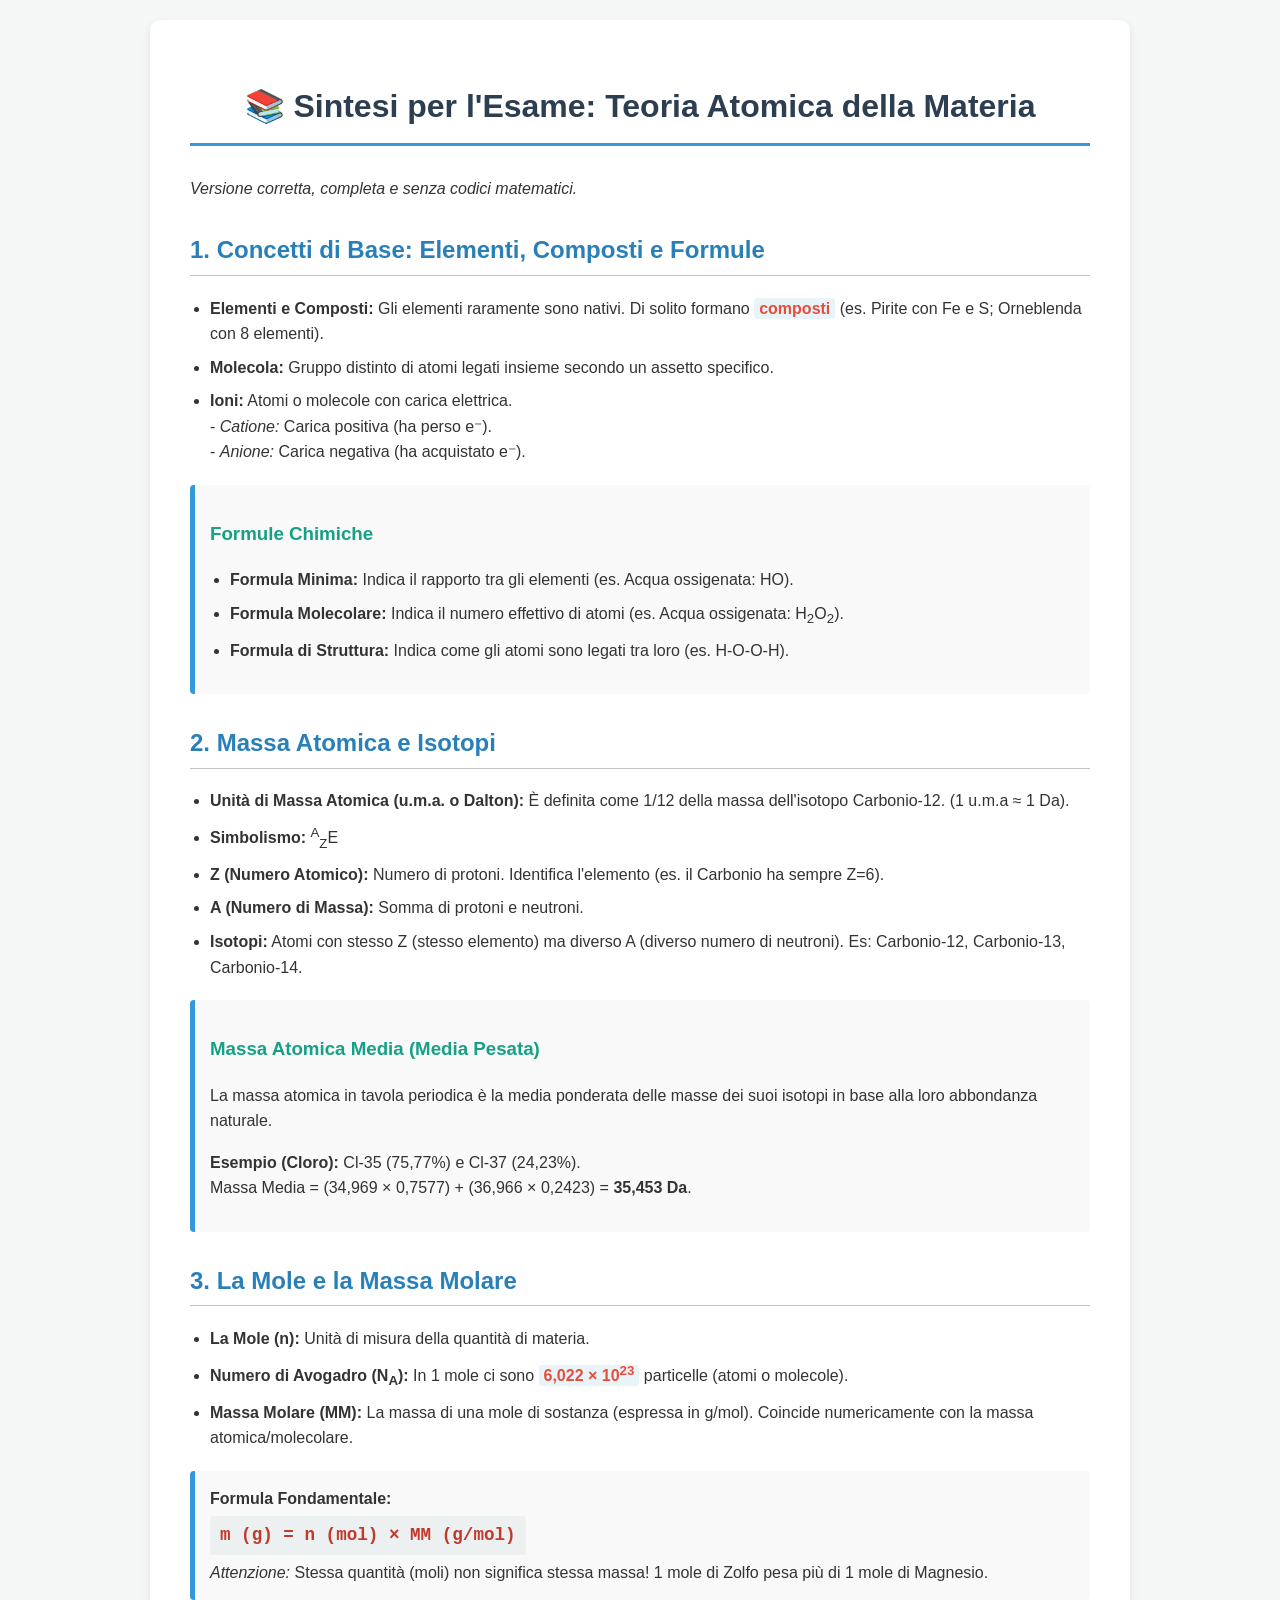
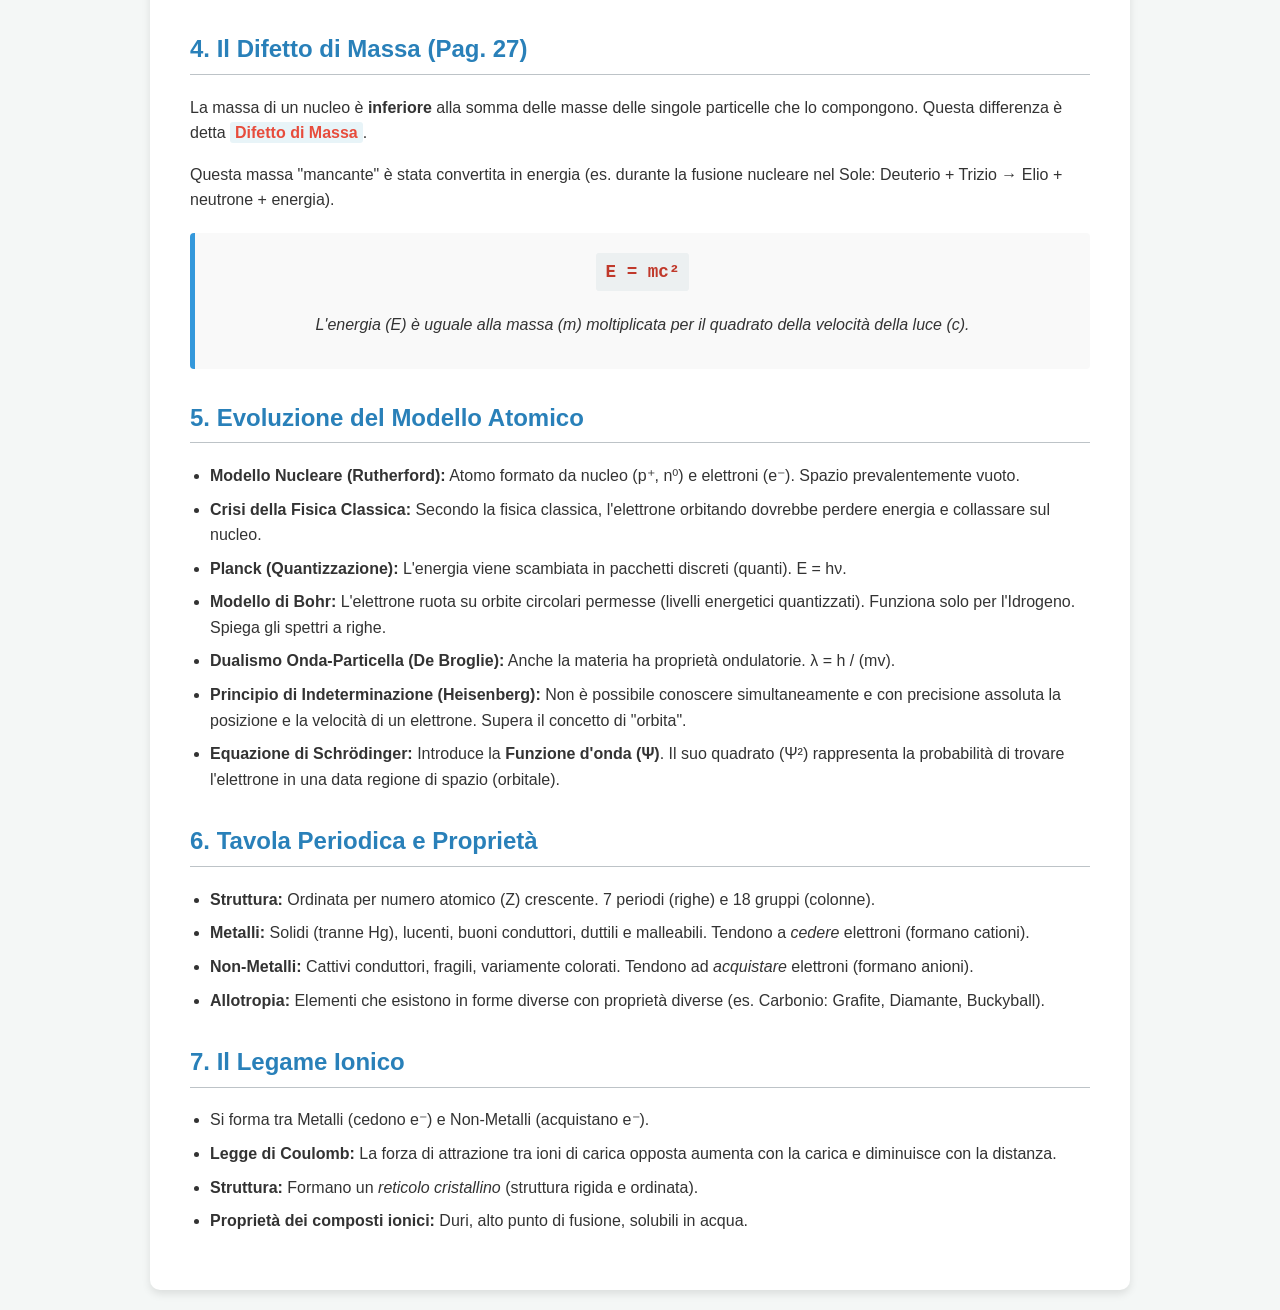
==== folder/ppt2.html @ 37cb4726 "Create ppt2.html" ====
<!DOCTYPE html>
<html lang="it">
<head>
    <meta charset="UTF-8">
    <meta name="viewport" content="width=device-width, initial-scale=1.0">
    <title>Chimica Generale - Teoria Atomica</title>
    <style>
        body {
            font-family: 'Segoe UI', Tahoma, Geneva, Verdana, sans-serif;
            background-color: #f4f7f6;
            color: #333;
            line-height: 1.6;
            margin: 0;
            padding: 20px;
        }
        .container {
            max-width: 900px;
            margin: 0 auto;
            background-color: #ffffff;
            padding: 40px;
            border-radius: 10px;
            box-shadow: 0 4px 8px rgba(0,0,0,0.1);
        }
        h1 {
            color: #2c3e50;
            text-align: center;
            border-bottom: 3px solid #3498db;
            padding-bottom: 10px;
            margin-bottom: 30px;
        }
        h2 {
            color: #2980b9;
            margin-top: 30px;
            border-bottom: 1px solid #bdc3c7;
            padding-bottom: 5px;
        }
        h3 {
            color: #16a085;
        }
        ul {
            padding-left: 20px;
        }
        li {
            margin-bottom: 8px;
        }
        .highlight {
            background-color: #e8f4f8;
            padding: 2px 5px;
            border-radius: 3px;
            font-weight: bold;
            color: #e74c3c;
        }
        .box {
            background-color: #f9f9f9;
            border-left: 5px solid #3498db;
            padding: 15px;
            margin: 20px 0;
            border-radius: 4px;
        }
        .formula {
            font-family: 'Courier New', Courier, monospace;
            font-weight: bold;
            font-size: 1.1em;
            background-color: #ecf0f1;
            padding: 5px 10px;
            border-radius: 3px;
            display: inline-block;
            margin: 5px 0;
            color: #c0392b;
        }
    </style>
</head>
<body>

<div class="container">
    <h1>📚 Sintesi per l'Esame: Teoria Atomica della Materia</h1>
    <p><em>Versione corretta, completa e senza codici matematici.</em></p>

    <h2>1. Concetti di Base: Elementi, Composti e Formule</h2>
    <ul>
        <li><strong>Elementi e Composti:</strong> Gli elementi raramente sono nativi. Di solito formano <span class="highlight">composti</span> (es. Pirite con Fe e S; Orneblenda con 8 elementi).</li>
        <li><strong>Molecola:</strong> Gruppo distinto di atomi legati insieme secondo un assetto specifico.</li>
        <li><strong>Ioni:</strong> Atomi o molecole con carica elettrica. 
            <br>- <em>Catione:</em> Carica positiva (ha perso e⁻).
            <br>- <em>Anione:</em> Carica negativa (ha acquistato e⁻).
        </li>
    </ul>

    <div class="box">
        <h3>Formule Chimiche</h3>
        <ul>
            <li><strong>Formula Minima:</strong> Indica il rapporto tra gli elementi (es. Acqua ossigenata: HO).</li>
            <li><strong>Formula Molecolare:</strong> Indica il numero effettivo di atomi (es. Acqua ossigenata: H<sub>2</sub>O<sub>2</sub>).</li>
            <li><strong>Formula di Struttura:</strong> Indica come gli atomi sono legati tra loro (es. H-O-O-H).</li>
        </ul>
    </div>

    <h2>2. Massa Atomica e Isotopi</h2>
    <ul>
        <li><strong>Unità di Massa Atomica (u.m.a. o Dalton):</strong> È definita come 1/12 della massa dell'isotopo Carbonio-12. (1 u.m.a ≈ 1 Da).</li>
        <li><strong>Simbolismo:</strong> <sup>A</sup><sub>Z</sub>E</li>
        <li><strong>Z (Numero Atomico):</strong> Numero di protoni. Identifica l'elemento (es. il Carbonio ha sempre Z=6).</li>
        <li><strong>A (Numero di Massa):</strong> Somma di protoni e neutroni.</li>
        <li><strong>Isotopi:</strong> Atomi con stesso Z (stesso elemento) ma diverso A (diverso numero di neutroni). Es: Carbonio-12, Carbonio-13, Carbonio-14.</li>
    </ul>

    <div class="box">
        <h3>Massa Atomica Media (Media Pesata)</h3>
        <p>La massa atomica in tavola periodica è la media ponderata delle masse dei suoi isotopi in base alla loro abbondanza naturale.</p>
        <p><strong>Esempio (Cloro):</strong> Cl-35 (75,77%) e Cl-37 (24,23%).<br>
        Massa Media = (34,969 × 0,7577) + (36,966 × 0,2423) = <strong>35,453 Da</strong>.</p>
    </div>

    <h2>3. La Mole e la Massa Molare</h2>
    <ul>
        <li><strong>La Mole (n):</strong> Unità di misura della quantità di materia.</li>
        <li><strong>Numero di Avogadro (N<sub>A</sub>):</strong> In 1 mole ci sono <span class="highlight">6,022 × 10<sup>23</sup></span> particelle (atomi o molecole).</li>
        <li><strong>Massa Molare (MM):</strong> La massa di una mole di sostanza (espressa in g/mol). Coincide numericamente con la massa atomica/molecolare.</li>
    </ul>
    <div class="box">
        <strong>Formula Fondamentale:</strong> <br>
        <div class="formula">m (g) = n (mol) × MM (g/mol)</div><br>
        <em>Attenzione:</em> Stessa quantità (moli) non significa stessa massa! 1 mole di Zolfo pesa più di 1 mole di Magnesio.
    </div>

    <h2>4. Il Difetto di Massa (Pag. 27)</h2>
    <p>La massa di un nucleo è <strong>inferiore</strong> alla somma delle masse delle singole particelle che lo compongono. Questa differenza è detta <span class="highlight">Difetto di Massa</span>.</p>
    <p>Questa massa "mancante" è stata convertita in energia (es. durante la fusione nucleare nel Sole: Deuterio + Trizio → Elio + neutrone + energia).</p>
    <div class="box" style="text-align: center;">
        <div class="formula">E = mc²</div>
        <p><em>L'energia (E) è uguale alla massa (m) moltiplicata per il quadrato della velocità della luce (c).</em></p>
    </div>

    <h2>5. Evoluzione del Modello Atomico</h2>
    <ul>
        <li><strong>Modello Nucleare (Rutherford):</strong> Atomo formato da nucleo (p⁺, n⁰) e elettroni (e⁻). Spazio prevalentemente vuoto.</li>
        <li><strong>Crisi della Fisica Classica:</strong> Secondo la fisica classica, l'elettrone orbitando dovrebbe perdere energia e collassare sul nucleo.</li>
        <li><strong>Planck (Quantizzazione):</strong> L'energia viene scambiata in pacchetti discreti (quanti). E = hν.</li>
        <li><strong>Modello di Bohr:</strong> L'elettrone ruota su orbite circolari permesse (livelli energetici quantizzati). Funziona solo per l'Idrogeno. Spiega gli spettri a righe.</li>
        <li><strong>Dualismo Onda-Particella (De Broglie):</strong> Anche la materia ha proprietà ondulatorie. λ = h / (mv).</li>
        <li><strong>Principio di Indeterminazione (Heisenberg):</strong> Non è possibile conoscere simultaneamente e con precisione assoluta la posizione e la velocità di un elettrone. Supera il concetto di "orbita".</li>
        <li><strong>Equazione di Schrödinger:</strong> Introduce la <strong>Funzione d'onda (Ψ)</strong>. Il suo quadrato (Ψ²) rappresenta la probabilità di trovare l'elettrone in una data regione di spazio (orbitale).</li>
    </ul>

    <h2>6. Tavola Periodica e Proprietà</h2>
    <ul>
        <li><strong>Struttura:</strong> Ordinata per numero atomico (Z) crescente. 7 periodi (righe) e 18 gruppi (colonne).</li>
        <li><strong>Metalli:</strong> Solidi (tranne Hg), lucenti, buoni conduttori, duttili e malleabili. Tendono a <em>cedere</em> elettroni (formano cationi).</li>
        <li><strong>Non-Metalli:</strong> Cattivi conduttori, fragili, variamente colorati. Tendono ad <em>acquistare</em> elettroni (formano anioni).</li>
        <li><strong>Allotropia:</strong> Elementi che esistono in forme diverse con proprietà diverse (es. Carbonio: Grafite, Diamante, Buckyball).</li>
    </ul>

    <h2>7. Il Legame Ionico</h2>
    <ul>
        <li>Si forma tra Metalli (cedono e⁻) e Non-Metalli (acquistano e⁻).</li>
        <li><strong>Legge di Coulomb:</strong> La forza di attrazione tra ioni di carica opposta aumenta con la carica e diminuisce con la distanza.</li>
        <li><strong>Struttura:</strong> Formano un <em>reticolo cristallino</em> (struttura rigida e ordinata).</li>
        <li><strong>Proprietà dei composti ionici:</strong> Duri, alto punto di fusione, solubili in acqua.</li>
    </ul>

</div>

</body>
</html>
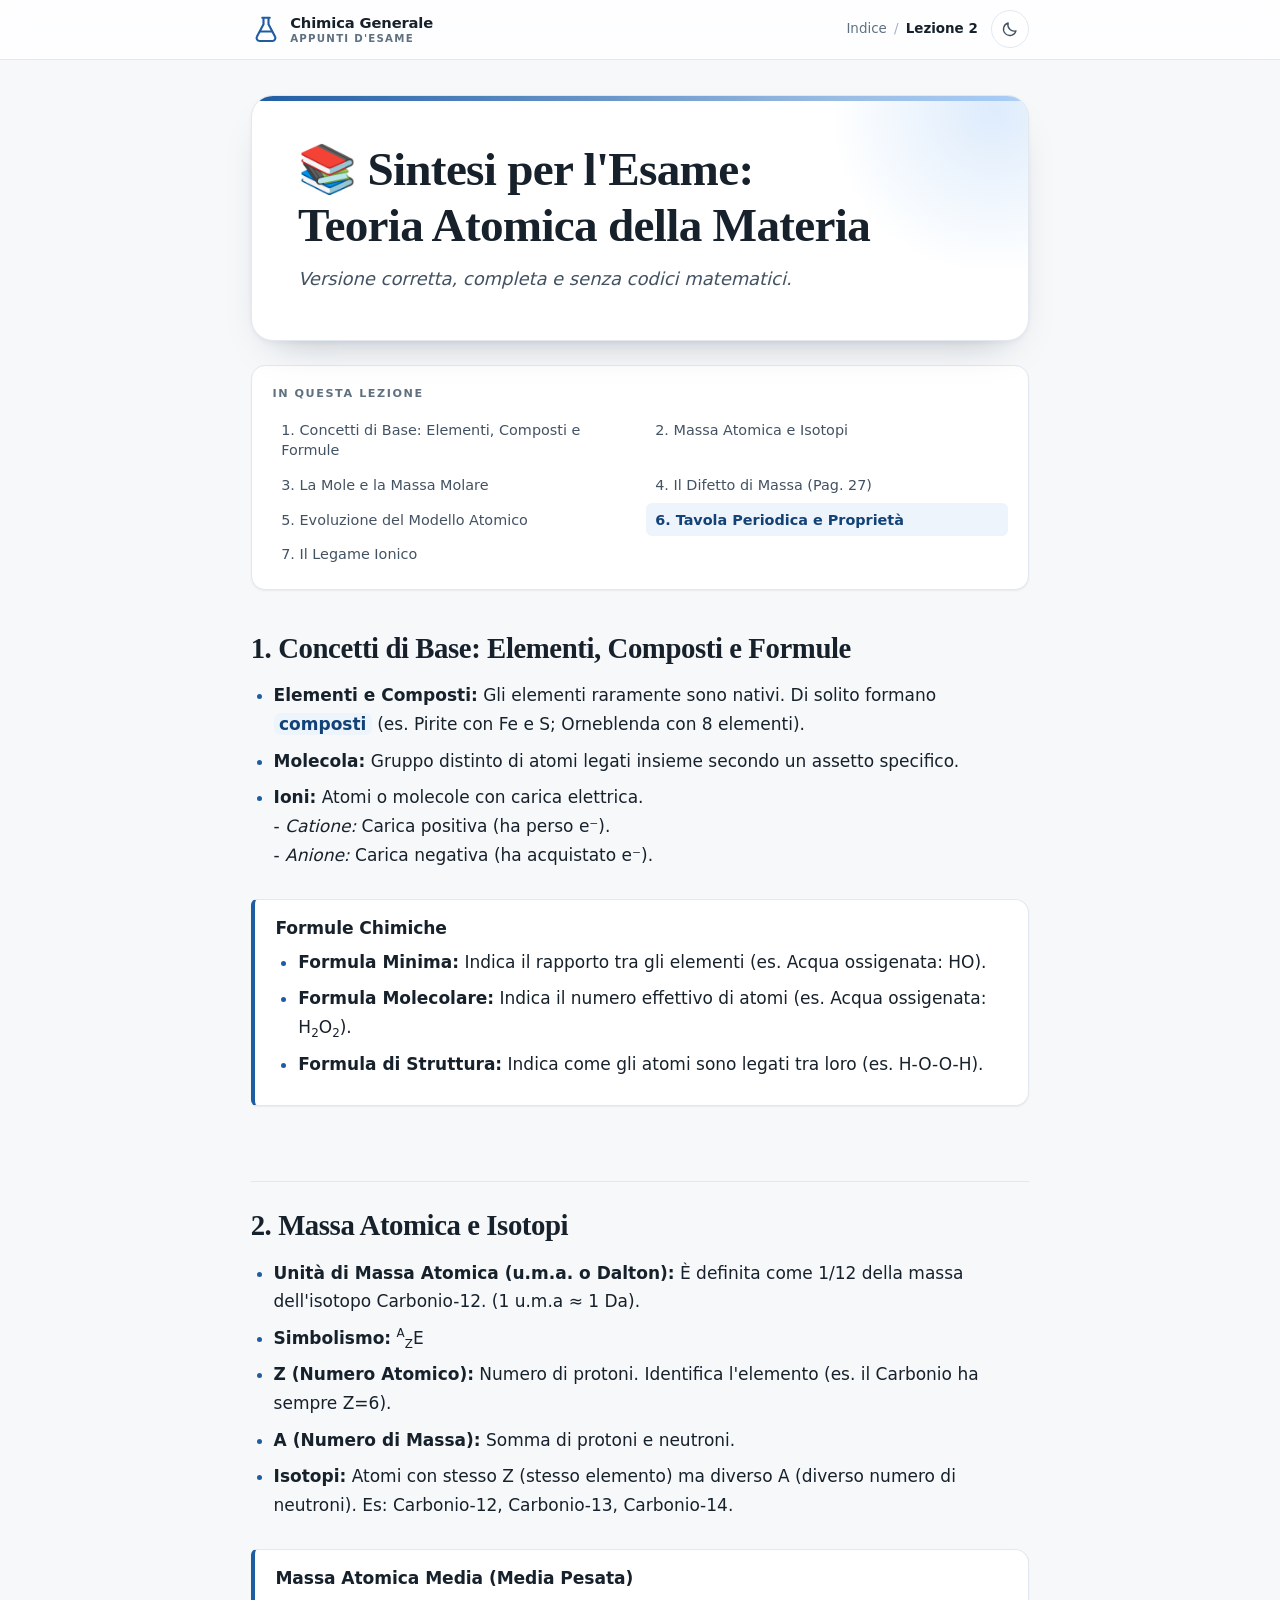
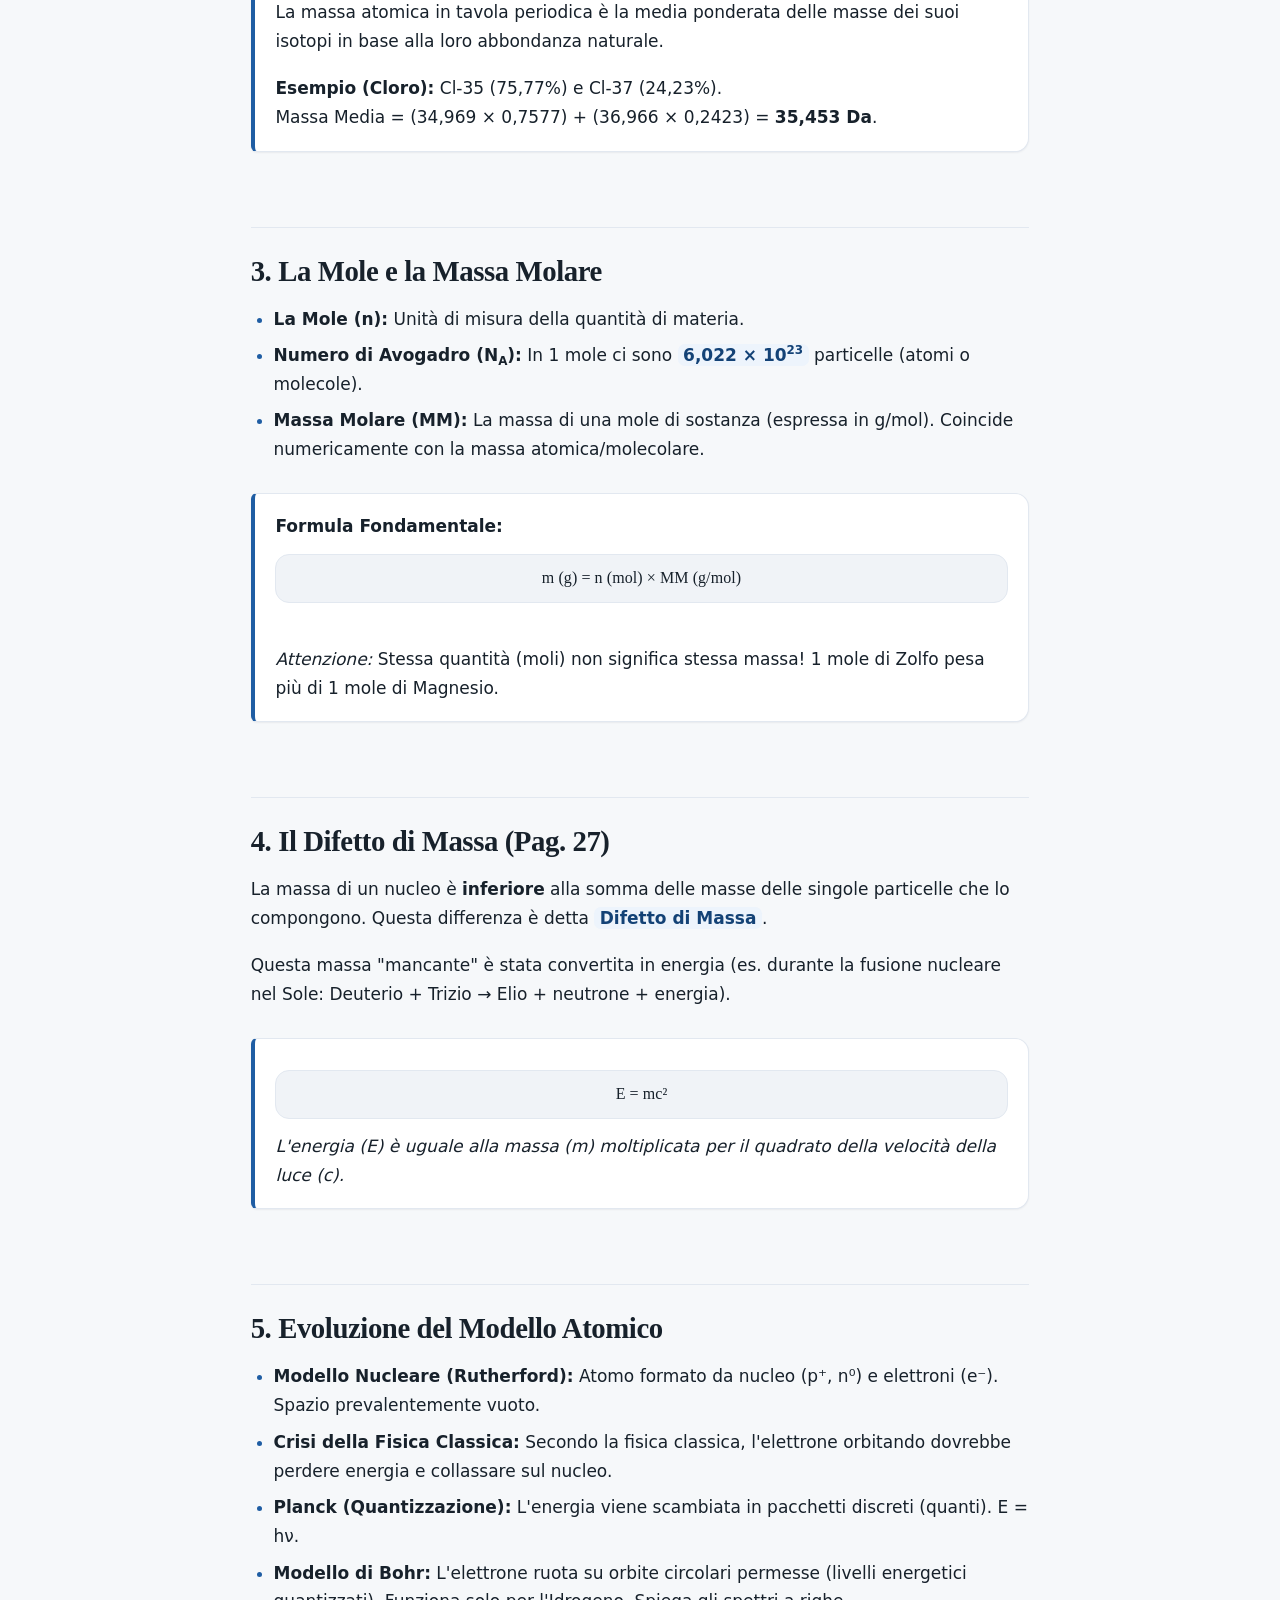
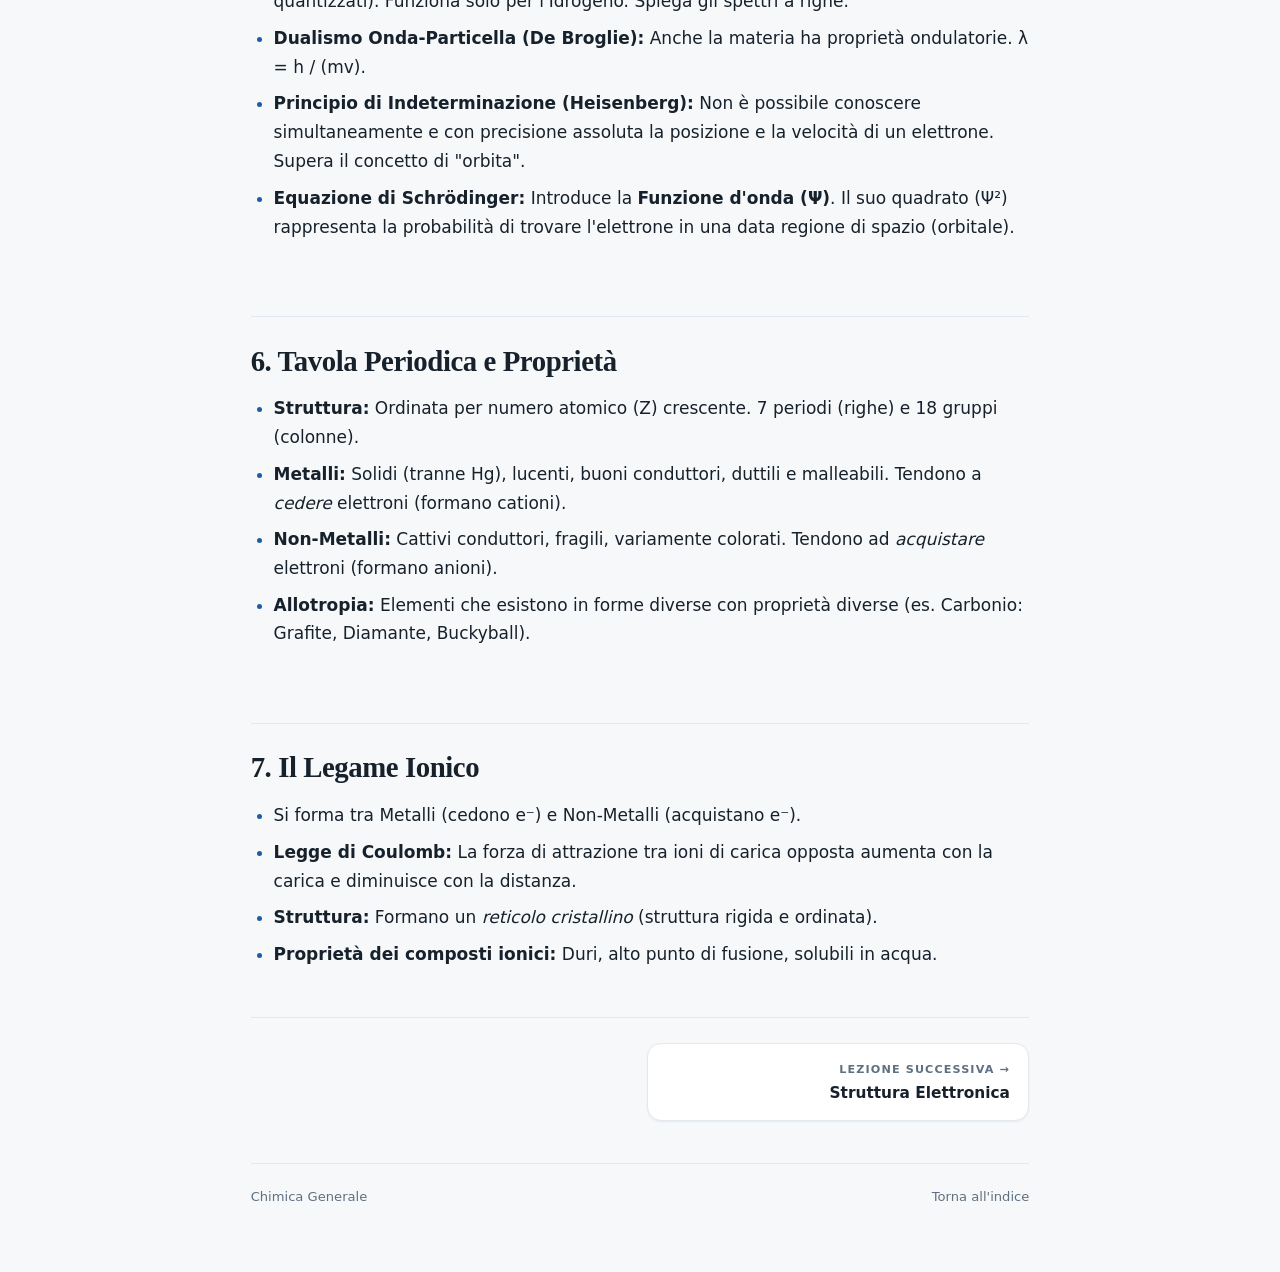
==== commit f8a5131e: "Rinnova l'interfaccia e aggiunge l'eserciziario di nomenclatura" ====
--- a/folder/ppt2.html
+++ b/folder/ppt2.html
@@ -1,84 +1,83 @@
 <!DOCTYPE html>
-<html lang="it">
+<html lang="it" data-hue="blue">
 <head>
-    <meta charset="UTF-8">
-    <meta name="viewport" content="width=device-width, initial-scale=1.0">
-    <title>Chimica Generale - Teoria Atomica</title>
-    <style>
-        body {
-            font-family: 'Segoe UI', Tahoma, Geneva, Verdana, sans-serif;
-            background-color: #f4f7f6;
-            color: #333;
-            line-height: 1.6;
-            margin: 0;
-            padding: 20px;
-        }
-        .container {
-            max-width: 900px;
-            margin: 0 auto;
-            background-color: #ffffff;
-            padding: 40px;
-            border-radius: 10px;
-            box-shadow: 0 4px 8px rgba(0,0,0,0.1);
-        }
-        h1 {
-            color: #2c3e50;
-            text-align: center;
-            border-bottom: 3px solid #3498db;
-            padding-bottom: 10px;
-            margin-bottom: 30px;
-        }
-        h2 {
-            color: #2980b9;
-            margin-top: 30px;
-            border-bottom: 1px solid #bdc3c7;
-            padding-bottom: 5px;
-        }
-        h3 {
-            color: #16a085;
-        }
-        ul {
-            padding-left: 20px;
-        }
-        li {
-            margin-bottom: 8px;
-        }
-        .highlight {
-            background-color: #e8f4f8;
-            padding: 2px 5px;
-            border-radius: 3px;
-            font-weight: bold;
-            color: #e74c3c;
-        }
-        .box {
-            background-color: #f9f9f9;
-            border-left: 5px solid #3498db;
-            padding: 15px;
-            margin: 20px 0;
-            border-radius: 4px;
-        }
-        .formula {
-            font-family: 'Courier New', Courier, monospace;
-            font-weight: bold;
-            font-size: 1.1em;
-            background-color: #ecf0f1;
-            padding: 5px 10px;
-            border-radius: 3px;
-            display: inline-block;
-            margin: 5px 0;
-            color: #c0392b;
-        }
-    </style>
+  <meta charset="UTF-8">
+  <meta name="viewport" content="width=device-width, initial-scale=1.0">
+  <title>Chimica Generale - Teoria Atomica</title>
+  <meta name="theme-color" content="#f6f8fa">
+  <link rel="icon" href="../assets/favicon.svg" type="image/svg+xml">
+  <script>
+    (function () {
+      var savedTheme = null;
+      try {
+        savedTheme = localStorage.getItem("chimica-tema");
+      } catch (error) {
+        savedTheme = null;
+      }
+      var theme = savedTheme || (window.matchMedia("(prefers-color-scheme: dark)").matches ? "dark" : "light");
+      document.documentElement.setAttribute("data-theme", theme);
+    })();
+  </script>
+  <link rel="stylesheet" href="../assets/css/style.css">
 </head>
-<body>
+<body class="lesson">
+  <a class="skip-link" href="#contenuto">Salta al contenuto</a>
 
-<div class="container">
-    <h1>📚 Sintesi per l'Esame: Teoria Atomica della Materia</h1>
-    <p><em>Versione corretta, completa e senza codici matematici.</em></p>
+  <div class="progress" aria-hidden="true">
+    <span class="progress__bar" data-progress></span>
+  </div>
 
-    <h2>1. Concetti di Base: Elementi, Composti e Formule</h2>
+  <header class="topbar">
+    <div class="topbar__inner">
+      <a class="brand" href="../index.html">
+        <svg class="brand__mark" viewBox="0 0 24 24" fill="none" stroke="currentColor" stroke-width="1.7" stroke-linecap="round" stroke-linejoin="round" aria-hidden="true">
+          <path d="M9 3h6M10 3v5.2L4.8 18a2.4 2.4 0 0 0 2.1 3.6h10.2a2.4 2.4 0 0 0 2.1-3.6L14 8.2V3"/>
+          <path d="M7.2 14h9.6"/>
+        </svg>
+        <span class="brand__text">
+          <strong>Chimica Generale</strong>
+          <span>Appunti d'esame</span>
+        </span>
+      </a>
+
+      <nav class="breadcrumb" aria-label="Percorso di navigazione">
+        <a href="../index.html">Indice</a>
+        <span class="breadcrumb__sep" aria-hidden="true">/</span>
+        <span aria-current="page">Lezione 2</span>
+      </nav>
+
+      <button class="theme-toggle" type="button" data-theme-toggle aria-label="Passa al tema scuro" hidden>
+        <svg class="icon icon--moon" viewBox="0 0 24 24" fill="none" stroke="currentColor" stroke-width="1.8" stroke-linecap="round" stroke-linejoin="round" aria-hidden="true">
+          <path d="M20 14.5A8.5 8.5 0 0 1 9.5 4a8.5 8.5 0 1 0 10.5 10.5Z"/>
+        </svg>
+        <svg class="icon icon--sun" viewBox="0 0 24 24" fill="none" stroke="currentColor" stroke-width="1.8" stroke-linecap="round" stroke-linejoin="round" aria-hidden="true">
+          <circle cx="12" cy="12" r="4"/>
+          <path d="M12 2v2M12 20v2M4.9 4.9l1.4 1.4M17.7 17.7l1.4 1.4M2 12h2M20 12h2M4.9 19.1l1.4-1.4M17.7 6.3l1.4-1.4"/>
+        </svg>
+      </button>
+    </div>
+  </header>
+
+  <main id="contenuto" class="page">
+    <article class="article">
+      <header class="hero"><h1>📚 Sintesi per l'Esame: Teoria Atomica della Materia</h1><p class="hero__lede"><em>Versione corretta, completa e senza codici matematici.</em></p></header>
+
+      <nav class="toc" data-toc aria-label="Indice della lezione">
+        <p class="toc__title">In questa lezione</p>
+        <ol class="toc__list">
+          <li><a href="#sez-1">1. Concetti di Base: Elementi, Composti e Formule</a></li>
+          <li><a href="#sez-2">2. Massa Atomica e Isotopi</a></li>
+          <li><a href="#sez-3">3. La Mole e la Massa Molare</a></li>
+          <li><a href="#sez-4">4. Il Difetto di Massa (Pag. 27)</a></li>
+          <li><a href="#sez-5">5. Evoluzione del Modello Atomico</a></li>
+          <li><a href="#sez-6">6. Tavola Periodica e Proprietà</a></li>
+          <li><a href="#sez-7">7. Il Legame Ionico</a></li>
+        </ol>
+      </nav>
+
+      <section id="sez-1"><h2>1. Concetti di Base: Elementi, Composti e Formule</h2>
     <ul>
-        <li><strong>Elementi e Composti:</strong> Gli elementi raramente sono nativi. Di solito formano <span class="highlight">composti</span> (es. Pirite con Fe e S; Orneblenda con 8 elementi).</li>
+        <li><strong>Elementi e Composti:</strong> Gli elementi raramente sono nativi. Di solito formano <mark>composti</mark> (es. Pirite con Fe e S; Orneblenda con 8 elementi).</li>
         <li><strong>Molecola:</strong> Gruppo distinto di atomi legati insieme secondo un assetto specifico.</li>
         <li><strong>Ioni:</strong> Atomi o molecole con carica elettrica. 
             <br>- <em>Catione:</em> Carica positiva (ha perso e⁻).
@@ -86,7 +85,7 @@
         </li>
     </ul>
 
-    <div class="box">
+    <div class="callout">
         <h3>Formule Chimiche</h3>
         <ul>
             <li><strong>Formula Minima:</strong> Indica il rapporto tra gli elementi (es. Acqua ossigenata: HO).</li>
@@ -95,7 +94,7 @@
         </ul>
     </div>
 
-    <h2>2. Massa Atomica e Isotopi</h2>
+    </section><section id="sez-2"><h2>2. Massa Atomica e Isotopi</h2>
     <ul>
         <li><strong>Unità di Massa Atomica (u.m.a. o Dalton):</strong> È definita come 1/12 della massa dell'isotopo Carbonio-12. (1 u.m.a ≈ 1 Da).</li>
         <li><strong>Simbolismo:</strong> <sup>A</sup><sub>Z</sub>E</li>
@@ -104,34 +103,34 @@
         <li><strong>Isotopi:</strong> Atomi con stesso Z (stesso elemento) ma diverso A (diverso numero di neutroni). Es: Carbonio-12, Carbonio-13, Carbonio-14.</li>
     </ul>
 
-    <div class="box">
+    <div class="callout">
         <h3>Massa Atomica Media (Media Pesata)</h3>
         <p>La massa atomica in tavola periodica è la media ponderata delle masse dei suoi isotopi in base alla loro abbondanza naturale.</p>
         <p><strong>Esempio (Cloro):</strong> Cl-35 (75,77%) e Cl-37 (24,23%).<br>
         Massa Media = (34,969 × 0,7577) + (36,966 × 0,2423) = <strong>35,453 Da</strong>.</p>
     </div>
 
-    <h2>3. La Mole e la Massa Molare</h2>
+    </section><section id="sez-3"><h2>3. La Mole e la Massa Molare</h2>
     <ul>
         <li><strong>La Mole (n):</strong> Unità di misura della quantità di materia.</li>
-        <li><strong>Numero di Avogadro (N<sub>A</sub>):</strong> In 1 mole ci sono <span class="highlight">6,022 × 10<sup>23</sup></span> particelle (atomi o molecole).</li>
+        <li><strong>Numero di Avogadro (N<sub>A</sub>):</strong> In 1 mole ci sono <mark>6,022 × 10<sup>23</sup></mark> particelle (atomi o molecole).</li>
         <li><strong>Massa Molare (MM):</strong> La massa di una mole di sostanza (espressa in g/mol). Coincide numericamente con la massa atomica/molecolare.</li>
     </ul>
-    <div class="box">
+    <div class="callout">
         <strong>Formula Fondamentale:</strong> <br>
         <div class="formula">m (g) = n (mol) × MM (g/mol)</div><br>
         <em>Attenzione:</em> Stessa quantità (moli) non significa stessa massa! 1 mole di Zolfo pesa più di 1 mole di Magnesio.
     </div>
 
-    <h2>4. Il Difetto di Massa (Pag. 27)</h2>
-    <p>La massa di un nucleo è <strong>inferiore</strong> alla somma delle masse delle singole particelle che lo compongono. Questa differenza è detta <span class="highlight">Difetto di Massa</span>.</p>
+    </section><section id="sez-4"><h2>4. Il Difetto di Massa (Pag. 27)</h2>
+    <p>La massa di un nucleo è <strong>inferiore</strong> alla somma delle masse delle singole particelle che lo compongono. Questa differenza è detta <mark>Difetto di Massa</mark>.</p>
     <p>Questa massa "mancante" è stata convertita in energia (es. durante la fusione nucleare nel Sole: Deuterio + Trizio → Elio + neutrone + energia).</p>
-    <div class="box" style="text-align: center;">
+    <div class="callout">
         <div class="formula">E = mc²</div>
         <p><em>L'energia (E) è uguale alla massa (m) moltiplicata per il quadrato della velocità della luce (c).</em></p>
     </div>
 
-    <h2>5. Evoluzione del Modello Atomico</h2>
+    </section><section id="sez-5"><h2>5. Evoluzione del Modello Atomico</h2>
     <ul>
         <li><strong>Modello Nucleare (Rutherford):</strong> Atomo formato da nucleo (p⁺, n⁰) e elettroni (e⁻). Spazio prevalentemente vuoto.</li>
         <li><strong>Crisi della Fisica Classica:</strong> Secondo la fisica classica, l'elettrone orbitando dovrebbe perdere energia e collassare sul nucleo.</li>
@@ -142,7 +141,7 @@
         <li><strong>Equazione di Schrödinger:</strong> Introduce la <strong>Funzione d'onda (Ψ)</strong>. Il suo quadrato (Ψ²) rappresenta la probabilità di trovare l'elettrone in una data regione di spazio (orbitale).</li>
     </ul>
 
-    <h2>6. Tavola Periodica e Proprietà</h2>
+    </section><section id="sez-6"><h2>6. Tavola Periodica e Proprietà</h2>
     <ul>
         <li><strong>Struttura:</strong> Ordinata per numero atomico (Z) crescente. 7 periodi (righe) e 18 gruppi (colonne).</li>
         <li><strong>Metalli:</strong> Solidi (tranne Hg), lucenti, buoni conduttori, duttili e malleabili. Tendono a <em>cedere</em> elettroni (formano cationi).</li>
@@ -150,7 +149,7 @@
         <li><strong>Allotropia:</strong> Elementi che esistono in forme diverse con proprietà diverse (es. Carbonio: Grafite, Diamante, Buckyball).</li>
     </ul>
 
-    <h2>7. Il Legame Ionico</h2>
+    </section><section id="sez-7"><h2>7. Il Legame Ionico</h2>
     <ul>
         <li>Si forma tra Metalli (cedono e⁻) e Non-Metalli (acquistano e⁻).</li>
         <li><strong>Legge di Coulomb:</strong> La forza di attrazione tra ioni di carica opposta aumenta con la carica e diminuisce con la distanza.</li>
@@ -158,7 +157,29 @@
         <li><strong>Proprietà dei composti ionici:</strong> Duri, alto punto di fusione, solubili in acqua.</li>
     </ul>
 
-</div>
+</section>
 
+      <nav class="pager" aria-label="Navigazione tra le lezioni">
+        <span class="pager__ghost" aria-hidden="true"></span>
+        <a class="pager__link pager__link--next" href="ppt3.html">
+          <span class="pager__label">Lezione successiva →</span>
+          <span class="pager__title">Struttura Elettronica</span>
+        </a>
+      </nav>
+
+      <footer class="site-footer">
+        <p>Chimica Generale</p>
+        <p><a href="../index.html">Torna all'indice</a></p>
+      </footer>
+    </article>
+  </main>
+
+  <button class="to-top" type="button" data-to-top aria-label="Torna all'inizio della pagina">
+    <svg viewBox="0 0 24 24" fill="none" stroke="currentColor" stroke-width="2" stroke-linecap="round" stroke-linejoin="round" aria-hidden="true">
+      <path d="M12 19V5M5 12l7-7 7 7"/>
+    </svg>
+  </button>
+
+  <script src="../assets/js/ui.js"></script>
 </body>
 </html>
--- a/assets/css/style.css
+++ b/assets/css/style.css
@@ -0,0 +1,1738 @@
+/* ==========================================================================
+   Chimica Generale — foglio di stile condiviso
+   Un unico tema per indice, lezioni ed esercizi.
+   ========================================================================== */
+
+/* --------------------------------------------------------------------------
+   1. Token di design
+   -------------------------------------------------------------------------- */
+
+:root {
+  color-scheme: light;
+
+  /* Il tono cambia da pagina a pagina con [data-hue] su <html>. */
+  --hue: 200;
+
+  --font-sans: ui-sans-serif, system-ui, -apple-system, "Segoe UI", Roboto,
+    "Helvetica Neue", Arial, sans-serif;
+  --font-display: "Iowan Old Style", "Palatino Linotype", Palatino, "Book Antiqua",
+    Georgia, serif;
+  --font-mono: ui-monospace, "SF Mono", "Cascadia Mono", Menlo, Consolas,
+    "Liberation Mono", monospace;
+
+  --bg: #f6f8fa;
+  --bg-tint: hsl(var(--hue) 70% 50% / 0.07);
+  --surface: #ffffff;
+  --surface-2: #f0f3f7;
+  --surface-3: #e8edf3;
+  --ink: #17212b;
+  --ink-soft: #435263;
+  --muted: #5f7080;
+  --line: #e2e8f0;
+  --line-strong: #c8d2dd;
+  --row-alt: #fafbfd;
+
+  --ok: #15803d;
+  --ok-soft: #e9f7ee;
+  --warn: #a16207;
+  --warn-soft: #fdf4e3;
+  --err: #b91c1c;
+  --err-soft: #fdeceb;
+
+  --radius-xs: 6px;
+  --radius-sm: 10px;
+  --radius: 14px;
+  --radius-lg: 22px;
+
+  --shadow-sm: 0 1px 2px rgb(15 23 42 / 0.06);
+  --shadow: 0 2px 4px rgb(15 23 42 / 0.04), 0 18px 40px -24px rgb(15 23 42 / 0.35);
+  --shadow-lift: 0 4px 8px rgb(15 23 42 / 0.05), 0 28px 50px -26px rgb(15 23 42 / 0.4);
+
+  --topbar-bg: rgb(255 255 255 / 0.82);
+  --ring: 0 0 0 3px hsl(var(--hue) 80% 50% / 0.25);
+  --measure: 72ch;
+  --maxw: 1020px;
+  --pad: clamp(1rem, 4vw, 2.5rem);
+  --ease: cubic-bezier(0.22, 0.61, 0.36, 1);
+}
+
+/* Tinte per pagine e schede. I token derivati vengono ricalcolati
+   sull'elemento stesso, così ogni scheda può avere il suo accento. */
+[data-hue="blue"]   { --hue: 212; }
+[data-hue="violet"] { --hue: 266; }
+[data-hue="orange"] { --hue: 24; }
+[data-hue="green"]  { --hue: 152; }
+[data-hue="cyan"]   { --hue: 190; }
+[data-hue="red"]    { --hue: 355; }
+[data-hue="pink"]   { --hue: 330; }
+[data-hue="teal"]   { --hue: 174; }
+
+[data-hue] {
+  --accent: hsl(var(--hue) 68% 38%);
+  --accent-strong: hsl(var(--hue) 72% 27%);
+  --accent-soft: hsl(var(--hue) 72% 96%);
+  --accent-line: hsl(var(--hue) 58% 84%);
+  --accent-contrast: #ffffff;
+  --ring: 0 0 0 3px hsl(var(--hue) 80% 50% / 0.25);
+}
+
+[data-theme="dark"] {
+  color-scheme: dark;
+
+  --bg: #0d1319;
+  --bg-tint: hsl(var(--hue) 80% 60% / 0.12);
+  --surface: #141d25;
+  --surface-2: #1a2530;
+  --surface-3: #22303c;
+  --ink: #e8eef4;
+  --ink-soft: #b9c6d3;
+  --muted: #93a3b5;
+  --line: #25313d;
+  --line-strong: #384858;
+  --row-alt: #16212b;
+
+  --ok: #4ade80;
+  --ok-soft: #12261a;
+  --warn: #fbbf24;
+  --warn-soft: #2a2112;
+  --err: #f87171;
+  --err-soft: #2b1618;
+
+  --shadow-sm: 0 1px 2px rgb(0 0 0 / 0.35);
+  --shadow: 0 2px 4px rgb(0 0 0 / 0.3), 0 24px 48px -30px rgb(0 0 0 / 0.85);
+  --shadow-lift: 0 6px 12px rgb(0 0 0 / 0.35), 0 32px 56px -30px rgb(0 0 0 / 0.9);
+  --topbar-bg: rgb(13 19 25 / 0.82);
+}
+
+[data-theme="dark"][data-hue],
+[data-theme="dark"] [data-hue] {
+  --accent: hsl(var(--hue) 76% 66%);
+  --accent-strong: hsl(var(--hue) 84% 78%);
+  --accent-soft: hsl(var(--hue) 42% 17%);
+  --accent-line: hsl(var(--hue) 32% 32%);
+  --accent-contrast: #08111a;
+  --ring: 0 0 0 3px hsl(var(--hue) 80% 60% / 0.3);
+}
+
+/* --------------------------------------------------------------------------
+   2. Reset e tipografia di base
+   -------------------------------------------------------------------------- */
+
+*,
+*::before,
+*::after {
+  box-sizing: border-box;
+}
+
+[hidden] {
+  display: none !important;
+}
+
+html {
+  -webkit-text-size-adjust: 100%;
+  scroll-behavior: smooth;
+  background: var(--bg);
+}
+
+body {
+  --chrome-w: calc(var(--measure) + var(--pad) * 2);
+  margin: 0;
+  min-height: 100vh;
+  font-family: var(--font-sans);
+  font-size: 1.0625rem;
+  line-height: 1.7;
+  color: var(--ink);
+  background-color: var(--bg);
+  background-image: radial-gradient(
+    1100px 520px at 50% -10%,
+    var(--bg-tint),
+    transparent 65%
+  );
+  background-repeat: no-repeat;
+  -webkit-font-smoothing: antialiased;
+  text-rendering: optimizeLegibility;
+}
+
+h1,
+h2,
+h3,
+h4 {
+  margin: 0 0 0.55em;
+  line-height: 1.18;
+  letter-spacing: -0.015em;
+  text-wrap: balance;
+}
+
+h1 {
+  font-family: var(--font-display);
+  font-size: clamp(2rem, 1.35rem + 2.5vw, 2.95rem);
+  font-weight: 600;
+}
+
+section[id] {
+  scroll-margin-top: 5.5rem;
+}
+
+h2 {
+  margin-top: 2.6em;
+  padding-top: 1.7rem;
+  border-top: 1px solid var(--line);
+  font-family: var(--font-display);
+  font-size: clamp(1.4rem, 1.2rem + 0.9vw, 1.8rem);
+  font-weight: 600;
+  scroll-margin-top: 5.5rem;
+}
+
+h3 {
+  margin-top: 2em;
+  font-size: 1.07rem;
+  font-weight: 700;
+  letter-spacing: -0.005em;
+}
+
+p,
+ul,
+ol,
+dl,
+figure {
+  margin: 0 0 1.1em;
+}
+
+ul,
+ol {
+  padding-left: 1.35em;
+}
+
+li {
+  margin-bottom: 0.45em;
+}
+
+li::marker {
+  color: var(--accent);
+  font-weight: 600;
+}
+
+li > ul,
+li > ol {
+  margin-top: 0.45em;
+  margin-bottom: 0.2em;
+  font-size: 0.97em;
+}
+
+strong {
+  font-weight: 650;
+}
+
+em {
+  color: inherit;
+}
+
+sub,
+sup {
+  line-height: 0;
+  font-size: 0.7em;
+}
+
+a {
+  color: var(--accent-strong);
+  text-decoration-thickness: 0.08em;
+  text-underline-offset: 0.18em;
+  transition: color 0.15s ease;
+}
+
+a:hover {
+  color: var(--accent);
+}
+
+mark {
+  padding: 0.05em 0.32em;
+  border-radius: 0.4em;
+  background: var(--accent-soft);
+  color: var(--accent-strong);
+  font-weight: 600;
+  -webkit-box-decoration-break: clone;
+  box-decoration-break: clone;
+}
+
+:focus-visible {
+  outline: 3px solid var(--accent);
+  outline-offset: 2px;
+  border-radius: 4px;
+}
+
+::selection {
+  background: var(--accent-soft);
+  color: var(--accent-strong);
+}
+
+/* --------------------------------------------------------------------------
+   3. Struttura della pagina
+   -------------------------------------------------------------------------- */
+
+.skip-link {
+  position: absolute;
+  top: -100px;
+  left: 1rem;
+  z-index: 100;
+  padding: 0.7rem 1rem;
+  border-radius: 0 0 var(--radius-sm) var(--radius-sm);
+  background: var(--ink);
+  color: var(--bg);
+  font-size: 0.9rem;
+  font-weight: 600;
+  text-decoration: none;
+}
+
+.skip-link:focus {
+  top: 0;
+  color: var(--bg);
+}
+
+.progress {
+  position: fixed;
+  inset: 0 0 auto;
+  z-index: 60;
+  height: 3px;
+  pointer-events: none;
+}
+
+.progress__bar {
+  display: block;
+  width: 0;
+  height: 100%;
+  background: linear-gradient(
+    90deg,
+    var(--accent),
+    hsl(var(--hue) 82% 62%)
+  );
+  transition: width 0.08s linear;
+}
+
+.topbar {
+  position: sticky;
+  top: 0;
+  z-index: 50;
+  border-bottom: 1px solid var(--line);
+  background: var(--topbar-bg);
+  -webkit-backdrop-filter: blur(14px) saturate(1.4);
+  backdrop-filter: blur(14px) saturate(1.4);
+}
+
+.topbar__inner {
+  display: flex;
+  align-items: center;
+  gap: 0.85rem;
+  width: 100%;
+  max-width: var(--chrome-w);
+  margin: 0 auto;
+  padding: 0.65rem var(--pad);
+}
+
+.brand {
+  display: inline-flex;
+  align-items: center;
+  gap: 0.6rem;
+  color: var(--ink);
+  text-decoration: none;
+}
+
+.brand:hover {
+  color: var(--ink);
+}
+
+.brand__mark {
+  flex: none;
+  width: 30px;
+  height: 30px;
+  color: var(--accent);
+}
+
+.brand__text {
+  display: flex;
+  flex-direction: column;
+  line-height: 1.08;
+}
+
+.brand__text strong {
+  font-size: 0.92rem;
+  letter-spacing: -0.01em;
+}
+
+.brand__text span {
+  margin-top: 0.15rem;
+  color: var(--muted);
+  font-size: 0.64rem;
+  font-weight: 600;
+  letter-spacing: 0.12em;
+  text-transform: uppercase;
+}
+
+.breadcrumb {
+  display: flex;
+  align-items: center;
+  gap: 0.45rem;
+  margin-left: auto;
+  color: var(--muted);
+  font-size: 0.84rem;
+}
+
+.breadcrumb a {
+  color: var(--muted);
+  text-decoration: none;
+}
+
+.breadcrumb a:hover {
+  color: var(--accent-strong);
+}
+
+.breadcrumb__sep {
+  opacity: 0.55;
+}
+
+.breadcrumb [aria-current="page"] {
+  color: var(--ink);
+  font-weight: 600;
+}
+
+.theme-toggle {
+  display: grid;
+  flex: none;
+  place-items: center;
+  width: 38px;
+  height: 38px;
+  padding: 0;
+  border: 1px solid var(--line);
+  border-radius: 50%;
+  background: var(--surface);
+  color: var(--ink-soft);
+  cursor: pointer;
+  transition: color 0.15s ease, border-color 0.15s ease,
+    background-color 0.15s ease;
+}
+
+.theme-toggle:hover {
+  border-color: var(--accent-line);
+  background: var(--accent-soft);
+  color: var(--accent-strong);
+}
+
+.theme-toggle .icon {
+  width: 18px;
+  height: 18px;
+}
+
+.theme-toggle .icon--sun {
+  display: none;
+}
+
+[data-theme="dark"] .theme-toggle .icon--sun {
+  display: block;
+}
+
+[data-theme="dark"] .theme-toggle .icon--moon {
+  display: none;
+}
+
+.page {
+  width: 100%;
+  max-width: calc(var(--maxw) + var(--pad) * 2);
+  margin: 0 auto;
+  padding: 2.2rem var(--pad) 4rem;
+}
+
+.article {
+  max-width: var(--measure);
+  margin: 0 auto;
+}
+
+.article > h2:first-of-type,
+.article > section:first-of-type > h2 {
+  margin-top: 1.4rem;
+  padding-top: 0;
+  border-top: 0;
+}
+
+/* --------------------------------------------------------------------------
+   4. Hero e indice della lezione
+   -------------------------------------------------------------------------- */
+
+.hero {
+  position: relative;
+  margin-bottom: 1.5rem;
+  padding: clamp(1.6rem, 4vw, 2.9rem);
+  overflow: hidden;
+  border: 1px solid var(--line);
+  border-radius: var(--radius-lg);
+  background: var(--surface);
+  box-shadow: var(--shadow);
+}
+
+.hero::before {
+  content: "";
+  position: absolute;
+  inset: 0 0 auto;
+  height: 5px;
+  background: linear-gradient(
+    90deg,
+    var(--accent),
+    hsl(var(--hue) 82% 62% / 0.35)
+  );
+}
+
+.hero::after {
+  content: "";
+  position: absolute;
+  top: -150px;
+  right: -130px;
+  width: 330px;
+  height: 330px;
+  border-radius: 50%;
+  background: radial-gradient(
+    circle,
+    hsl(var(--hue) 82% 55% / 0.16),
+    transparent 70%
+  );
+  pointer-events: none;
+}
+
+.hero > * {
+  position: relative;
+  z-index: 1;
+}
+
+.hero__kicker {
+  display: inline-flex;
+  align-items: center;
+  gap: 0.6rem;
+  margin: 0 0 1rem;
+  color: var(--accent-strong);
+  font-size: 0.76rem;
+  font-weight: 700;
+  letter-spacing: 0.13em;
+  text-transform: uppercase;
+}
+
+.hero__kicker::before {
+  content: "";
+  width: 26px;
+  height: 2px;
+  background: currentColor;
+}
+
+.hero h1 {
+  max-width: 26ch;
+  margin-bottom: 0.65rem;
+}
+
+.hero__lede {
+  max-width: 60ch;
+  margin-bottom: 0;
+  color: var(--ink-soft);
+  font-size: clamp(1rem, 0.95rem + 0.3vw, 1.12rem);
+  line-height: 1.65;
+}
+
+.chips {
+  display: flex;
+  flex-wrap: wrap;
+  gap: 0.45rem;
+  margin: 1.25rem 0 0;
+  padding: 0;
+  list-style: none;
+}
+
+.chips li {
+  display: inline-flex;
+  align-items: center;
+  gap: 0.42rem;
+  margin: 0;
+  padding: 0.3rem 0.68rem;
+  border: 1px solid var(--line);
+  border-radius: 999px;
+  background: var(--surface-2);
+  color: var(--ink-soft);
+  font-size: 0.76rem;
+  font-weight: 600;
+}
+
+.chips li::before {
+  content: "";
+  width: 6px;
+  height: 6px;
+  border-radius: 50%;
+  background: var(--accent);
+}
+
+.hero__actions {
+  display: flex;
+  flex-wrap: wrap;
+  gap: 0.6rem;
+  margin-top: 1.5rem;
+}
+
+/* Indice della lezione */
+.toc {
+  margin: 0 0 2.6rem;
+  padding: 1.15rem 1.3rem;
+  border: 1px solid var(--line);
+  border-radius: var(--radius);
+  background: var(--surface);
+  box-shadow: var(--shadow-sm);
+}
+
+.toc__title {
+  margin: 0 0 0.65rem;
+  color: var(--muted);
+  font-size: 0.7rem;
+  font-weight: 700;
+  letter-spacing: 0.14em;
+  text-transform: uppercase;
+}
+
+.toc__list {
+  display: grid;
+  grid-template-columns: repeat(auto-fit, minmax(240px, 1fr));
+  gap: 0.1rem 0.8rem;
+  margin: 0;
+  padding: 0;
+  list-style: none;
+}
+
+.toc__list li {
+  margin: 0;
+}
+
+.toc__list a {
+  display: block;
+  padding: 0.4rem 0.55rem;
+  border-radius: var(--radius-xs);
+  color: var(--ink-soft);
+  font-size: 0.9rem;
+  line-height: 1.4;
+  text-decoration: none;
+  transition: background-color 0.15s ease, color 0.15s ease;
+}
+
+.toc__list a:hover {
+  background: var(--accent-soft);
+  color: var(--accent-strong);
+}
+
+.toc__list a.is-active {
+  background: var(--accent-soft);
+  color: var(--accent-strong);
+  font-weight: 600;
+}
+
+/* --------------------------------------------------------------------------
+   5. Componenti dei contenuti
+   -------------------------------------------------------------------------- */
+
+.callout {
+  --callout-accent: var(--accent);
+  --callout-bg: var(--surface);
+  position: relative;
+  margin: 1.8rem 0;
+  padding: 1.15rem 1.3rem;
+  border: 1px solid var(--line);
+  border-left: 4px solid var(--callout-accent);
+  border-radius: var(--radius-xs) var(--radius) var(--radius) var(--radius-xs);
+  background: var(--callout-bg);
+  box-shadow: var(--shadow-sm);
+}
+
+.callout--warn {
+  --callout-accent: var(--err);
+  --callout-bg: var(--err-soft);
+}
+
+.callout--tip {
+  --callout-accent: var(--ok);
+  --callout-bg: var(--ok-soft);
+}
+
+.callout--note {
+  --callout-accent: var(--muted);
+  --callout-bg: var(--surface-2);
+}
+
+.callout__label {
+  display: flex;
+  align-items: center;
+  gap: 0.45rem;
+  margin: 0 0 0.55rem;
+  color: var(--callout-accent);
+  font-size: 0.7rem;
+  font-weight: 800;
+  letter-spacing: 0.13em;
+  text-transform: uppercase;
+}
+
+.callout__label::before {
+  content: "";
+  width: 7px;
+  height: 7px;
+  border-radius: 50%;
+  background: currentColor;
+}
+
+.callout > :last-child {
+  margin-bottom: 0;
+}
+
+.callout h3 {
+  margin-top: 0;
+}
+
+.formula {
+  margin: 1.4rem 0;
+  padding: 1.05rem 1.25rem;
+  border: 1px solid var(--line);
+  border-radius: var(--radius);
+  background: var(--surface);
+  color: var(--ink);
+  font-family: var(--font-display);
+  font-size: clamp(1.02rem, 0.95rem + 0.45vw, 1.22rem);
+  line-height: 1.55;
+  letter-spacing: 0.005em;
+  text-align: center;
+  box-shadow: var(--shadow-sm);
+}
+
+.formula p {
+  margin: 0;
+}
+
+.formula p + p {
+  margin-top: 0.5rem;
+}
+
+.formula--accent {
+  border-color: var(--accent-line);
+  background: linear-gradient(135deg, var(--accent-soft), var(--surface) 78%);
+  color: var(--accent-strong);
+  font-size: clamp(1.18rem, 1.05rem + 0.7vw, 1.45rem);
+  font-weight: 600;
+}
+
+.formula__caption {
+  margin: -0.75rem 0 1.5rem;
+  color: var(--muted);
+  font-size: 0.85rem;
+  text-align: center;
+}
+
+.formula--hero {
+  border-color: var(--accent-line);
+  background: linear-gradient(135deg, var(--accent-soft), var(--surface) 78%);
+  color: var(--accent-strong);
+  font-size: clamp(1.3rem, 1.1rem + 1vw, 1.65rem);
+  font-weight: 600;
+}
+
+.callout .formula {
+  margin: 0.8rem 0;
+  padding: 0.7rem 0.9rem;
+  border-color: var(--line);
+  background: var(--surface-2);
+  box-shadow: none;
+  font-size: 1rem;
+}
+
+.table-box {
+  margin: 1.6rem 0;
+}
+
+.table-box > strong {
+  display: block;
+  margin-bottom: 0.55rem;
+  color: var(--ink-soft);
+  font-size: 0.85rem;
+}
+
+.table-box .table-wrap {
+  margin: 0;
+}
+
+/* Notazione nucleare A/Z/E */
+.nuclide {
+  display: inline-grid;
+  grid-template-columns: auto auto;
+  grid-template-rows: auto auto;
+  align-items: center;
+  column-gap: 0.12em;
+  vertical-align: middle;
+  font-family: var(--font-display);
+  line-height: 1;
+}
+
+.nuclide__a {
+  grid-row: 1;
+  grid-column: 1;
+  align-self: end;
+  font-size: 0.68em;
+}
+
+.nuclide__z {
+  grid-row: 2;
+  grid-column: 1;
+  align-self: start;
+  font-size: 0.68em;
+}
+
+.nuclide__e {
+  grid-row: 1 / span 2;
+  grid-column: 2;
+  align-self: center;
+  font-size: 1.15em;
+}
+
+/* Elenco cronologico */
+.timeline {
+  position: relative;
+  margin: 1.5rem 0;
+  padding: 0;
+  list-style: none;
+}
+
+.timeline::before {
+  content: "";
+  position: absolute;
+  top: 0.5rem;
+  bottom: 0.5rem;
+  left: 7px;
+  width: 2px;
+  background: linear-gradient(var(--accent-line), transparent);
+}
+
+.timeline li {
+  position: relative;
+  margin-bottom: 1rem;
+  padding-left: 2rem;
+}
+
+.timeline li::before {
+  content: "";
+  position: absolute;
+  top: 0.5rem;
+  left: 0;
+  width: 14px;
+  height: 14px;
+  border: 2px solid var(--accent);
+  border-radius: 50%;
+  background: var(--surface);
+}
+
+.timeline li::marker {
+  content: none;
+}
+
+/* Tabelle */
+.table-wrap {
+  margin: 1.6rem 0;
+  overflow-x: auto;
+  border: 1px solid var(--line);
+  border-radius: var(--radius);
+  background: var(--surface);
+  box-shadow: var(--shadow-sm);
+  -webkit-overflow-scrolling: touch;
+}
+
+table {
+  width: 100%;
+  border-collapse: collapse;
+  font-size: 0.93rem;
+  line-height: 1.5;
+}
+
+caption {
+  padding: 0.9rem 1rem 0.15rem;
+  color: var(--muted);
+  font-size: 0.78rem;
+  font-weight: 600;
+  letter-spacing: 0.02em;
+  text-align: left;
+}
+
+th,
+td {
+  padding: 0.62rem 0.9rem;
+  border-bottom: 1px solid var(--line);
+  text-align: left;
+  vertical-align: top;
+}
+
+thead th {
+  background: var(--surface-2);
+  color: var(--ink-soft);
+  font-size: 0.72rem;
+  font-weight: 700;
+  letter-spacing: 0.06em;
+  text-transform: uppercase;
+  white-space: nowrap;
+}
+
+thead th:not(:first-child),
+tbody td:not(:first-child) {
+  text-align: center;
+}
+
+tbody tr:nth-child(even) {
+  background: var(--row-alt);
+}
+
+tbody tr:hover {
+  background: var(--accent-soft);
+}
+
+tbody tr:last-child td {
+  border-bottom: 0;
+}
+
+/* Schede degli andamenti periodici */
+.trend-grid {
+  display: grid;
+  grid-template-columns: repeat(auto-fit, minmax(200px, 1fr));
+  gap: 0.9rem;
+  margin: 1.6rem 0;
+}
+
+.trend-card {
+  padding: 1.1rem 1.15rem;
+  border: 1px solid var(--line);
+  border-radius: var(--radius);
+  background: var(--surface);
+  box-shadow: var(--shadow-sm);
+}
+
+.trend-card h3 {
+  display: flex;
+  align-items: center;
+  gap: 0.5rem;
+  margin: 0 0 0.65rem;
+  font-size: 0.92rem;
+}
+
+.trend-card h3::before {
+  content: "";
+  flex: none;
+  width: 8px;
+  height: 8px;
+  border-radius: 2px;
+  background: var(--accent);
+  transform: rotate(45deg);
+}
+
+.trend-card p {
+  margin: 0 0 0.35rem;
+  color: var(--ink-soft);
+  font-size: 0.88rem;
+  line-height: 1.55;
+}
+
+.trend-card p:last-child {
+  margin-bottom: 0;
+}
+
+.arrow {
+  font-weight: 700;
+}
+
+.arrow--up {
+  color: var(--ok);
+}
+
+.arrow--down {
+  color: var(--err);
+}
+
+/* Ripasso finale */
+.recap {
+  margin: 3rem 0 0;
+  padding: 1.4rem 1.5rem;
+  border: 1px solid var(--accent-line);
+  border-radius: var(--radius);
+  background: linear-gradient(135deg, var(--accent-soft), var(--surface) 65%);
+}
+
+.recap__title {
+  margin: 0 0 0.8rem;
+  color: var(--accent-strong);
+  font-size: 0.74rem;
+  font-weight: 800;
+  letter-spacing: 0.14em;
+  text-transform: uppercase;
+}
+
+.recap ul {
+  margin: 0;
+  padding-left: 1.15rem;
+}
+
+.recap li {
+  margin-bottom: 0.4rem;
+  font-size: 0.95rem;
+}
+
+.recap li:last-child {
+  margin-bottom: 0;
+}
+
+/* --------------------------------------------------------------------------
+   6. Navigazione tra le pagine
+   -------------------------------------------------------------------------- */
+
+.pager {
+  display: grid;
+  grid-template-columns: 1fr 1fr;
+  gap: 0.9rem;
+  margin: 3rem 0 0;
+  padding-top: 1.6rem;
+  border-top: 1px solid var(--line);
+}
+
+.pager__ghost {
+  display: block;
+}
+
+.pager__link {
+  display: flex;
+  flex-direction: column;
+  gap: 0.25rem;
+  padding: 1rem 1.15rem;
+  border: 1px solid var(--line);
+  border-radius: var(--radius);
+  background: var(--surface);
+  color: var(--ink);
+  text-decoration: none;
+  box-shadow: var(--shadow-sm);
+  transition: transform 0.2s var(--ease), border-color 0.2s ease,
+    background-color 0.2s ease, box-shadow 0.2s ease;
+}
+
+.pager__link:hover {
+  transform: translateY(-2px);
+  border-color: var(--accent-line);
+  background: var(--accent-soft);
+  color: var(--ink);
+  box-shadow: var(--shadow);
+}
+
+.pager__link--next {
+  align-items: flex-end;
+  text-align: right;
+}
+
+.pager__label {
+  color: var(--muted);
+  font-size: 0.7rem;
+  font-weight: 700;
+  letter-spacing: 0.1em;
+  text-transform: uppercase;
+}
+
+.pager__title {
+  font-size: 0.96rem;
+  font-weight: 650;
+  line-height: 1.35;
+}
+
+.site-footer {
+  display: flex;
+  flex-wrap: wrap;
+  gap: 0.5rem 1.2rem;
+  justify-content: space-between;
+  margin-top: 2.6rem;
+  padding-top: 1.4rem;
+  border-top: 1px solid var(--line);
+  color: var(--muted);
+  font-size: 0.82rem;
+}
+
+.site-footer p {
+  margin: 0;
+}
+
+.site-footer a {
+  color: var(--muted);
+  text-decoration: none;
+}
+
+.site-footer a:hover {
+  color: var(--accent-strong);
+}
+
+.to-top {
+  position: fixed;
+  right: 1.15rem;
+  bottom: 1.15rem;
+  z-index: 40;
+  display: grid;
+  place-items: center;
+  width: 42px;
+  height: 42px;
+  padding: 0;
+  border: 1px solid var(--line);
+  border-radius: 50%;
+  background: var(--surface);
+  color: var(--ink-soft);
+  box-shadow: var(--shadow);
+  cursor: pointer;
+  opacity: 0;
+  visibility: hidden;
+  transform: translateY(8px);
+  transition: opacity 0.2s ease, transform 0.2s ease, visibility 0.2s;
+}
+
+.to-top.is-visible {
+  opacity: 1;
+  visibility: visible;
+  transform: none;
+}
+
+.to-top:hover {
+  border-color: var(--accent-line);
+  background: var(--accent-soft);
+  color: var(--accent-strong);
+}
+
+body.exercise-page .to-top {
+  bottom: 5.4rem;
+}
+
+.to-top svg {
+  width: 18px;
+  height: 18px;
+}
+
+/* --------------------------------------------------------------------------
+   7. Pulsanti
+   -------------------------------------------------------------------------- */
+
+.btn {
+  display: inline-flex;
+  align-items: center;
+  justify-content: center;
+  gap: 0.45rem;
+  padding: 0.62rem 1.1rem;
+  border: 1px solid transparent;
+  border-radius: 999px;
+  font: inherit;
+  font-size: 0.88rem;
+  font-weight: 650;
+  line-height: 1.3;
+  text-align: center;
+  text-decoration: none;
+  white-space: nowrap;
+  cursor: pointer;
+  transition: background-color 0.15s ease, color 0.15s ease,
+    border-color 0.15s ease, transform 0.1s ease;
+}
+
+.btn:active {
+  transform: scale(0.985);
+}
+
+.btn--primary {
+  background: var(--accent);
+  color: var(--accent-contrast);
+  box-shadow: 0 8px 20px -12px hsl(var(--hue) 70% 40% / 0.8);
+}
+
+.btn--primary:hover {
+  background: var(--accent-strong);
+  color: var(--accent-contrast);
+}
+
+.btn--ghost {
+  border-color: var(--line-strong);
+  background: var(--surface);
+  color: var(--ink);
+}
+
+.btn--ghost:hover {
+  border-color: var(--accent-line);
+  background: var(--accent-soft);
+  color: var(--accent-strong);
+}
+
+.btn--quiet {
+  background: transparent;
+  color: var(--muted);
+}
+
+.btn--quiet:hover {
+  color: var(--err);
+}
+
+/* --------------------------------------------------------------------------
+   8. Pagina indice
+   -------------------------------------------------------------------------- */
+
+.page--home {
+  max-width: calc(1160px + var(--pad) * 2);
+}
+
+body.home {
+  --chrome-w: calc(1160px + var(--pad) * 2);
+}
+
+body.exercise-page {
+  --chrome-w: calc(900px + var(--pad) * 2);
+}
+
+.home-hero {
+  padding: clamp(2rem, 5vw, 3.7rem);
+}
+
+.home-hero h1 {
+  max-width: 15ch;
+  font-size: clamp(2.4rem, 1.65rem + 3.4vw, 3.9rem);
+}
+
+.home-hero .hero__lede {
+  max-width: 52ch;
+}
+
+.hero__art {
+  position: absolute;
+  top: 50%;
+  right: clamp(1rem, 5vw, 4rem);
+  z-index: 0;
+  width: min(300px, 30vw);
+  color: var(--accent);
+  opacity: 0.16;
+  transform: translateY(-50%);
+  pointer-events: none;
+}
+
+@media (max-width: 900px) {
+  .hero__art {
+    display: none;
+  }
+
+  .home-hero h1 {
+    max-width: 18ch;
+  }
+}
+
+.section-head {
+  display: flex;
+  flex-wrap: wrap;
+  align-items: baseline;
+  justify-content: space-between;
+  gap: 0.3rem 1rem;
+  margin: 3rem 0 0;
+  padding-bottom: 0.65rem;
+  border-bottom: 1px solid var(--line);
+}
+
+.section-head h2 {
+  margin: 0;
+  padding: 0;
+  border: 0;
+  font-family: var(--font-sans);
+  font-size: 1.2rem;
+  font-weight: 700;
+  letter-spacing: -0.01em;
+}
+
+.section-head p {
+  margin: 0;
+  color: var(--muted);
+  font-size: 0.82rem;
+}
+
+.lesson-grid {
+  display: grid;
+  grid-template-columns: repeat(auto-fill, minmax(295px, 1fr));
+  gap: 1rem;
+  margin-top: 1.3rem;
+}
+
+.lesson-card {
+  position: relative;
+  display: flex;
+  flex-direction: column;
+  gap: 0.5rem;
+  padding: 1.4rem 1.45rem 1.25rem;
+  overflow: hidden;
+  border: 1px solid var(--line);
+  border-radius: var(--radius);
+  background: var(--surface);
+  color: var(--ink);
+  text-decoration: none;
+  box-shadow: var(--shadow-sm);
+  transition: transform 0.25s var(--ease), box-shadow 0.25s var(--ease),
+    border-color 0.25s ease;
+}
+
+.lesson-card::before {
+  content: "";
+  position: absolute;
+  inset: 0 0 auto;
+  height: 4px;
+  background: linear-gradient(
+    90deg,
+    var(--accent),
+    hsl(var(--hue) 82% 60% / 0.3)
+  );
+}
+
+.lesson-card:hover {
+  transform: translateY(-4px);
+  border-color: var(--accent-line);
+  color: var(--ink);
+  box-shadow: var(--shadow-lift);
+}
+
+.lesson-card__num {
+  padding-bottom: 0.5rem;
+  border-bottom: 1px solid var(--line);
+  color: var(--accent);
+  font-family: var(--font-mono);
+  font-size: 0.7rem;
+  font-weight: 700;
+  letter-spacing: 0.12em;
+}
+
+.lesson-card__title {
+  margin: 0;
+  padding: 0;
+  border: 0;
+  font-family: var(--font-display);
+  font-size: 1.28rem;
+  font-weight: 600;
+  line-height: 1.22;
+  scroll-margin-top: 0;
+}
+
+.lesson-card__desc {
+  flex: 1;
+  margin: 0;
+  color: var(--ink-soft);
+  font-size: 0.9rem;
+  line-height: 1.55;
+}
+
+.lesson-card__foot {
+  display: flex;
+  align-items: center;
+  justify-content: space-between;
+  gap: 0.6rem;
+  margin-top: 0.45rem;
+}
+
+.lesson-card__tags {
+  display: flex;
+  flex-wrap: wrap;
+  gap: 0.3rem;
+  margin: 0;
+  padding: 0;
+  list-style: none;
+}
+
+.lesson-card__tags li {
+  margin: 0;
+  padding: 0.16rem 0.48rem;
+  border-radius: 999px;
+  background: var(--surface-2);
+  color: var(--muted);
+  font-size: 0.68rem;
+  font-weight: 600;
+}
+
+.lesson-card__cta {
+  flex: none;
+  color: var(--accent-strong);
+  font-size: 0.78rem;
+  font-weight: 700;
+  white-space: nowrap;
+}
+
+.lesson-card .btn {
+  padding: 0.45rem 0.85rem;
+  font-size: 0.78rem;
+  box-shadow: none;
+}
+
+.lesson-card__arrow {
+  display: inline-block;
+  margin-left: 0.2rem;
+  transition: transform 0.25s var(--ease);
+}
+
+.lesson-card:hover .lesson-card__arrow {
+  transform: translateX(3px);
+}
+
+.lesson-card--exercise {
+  grid-column: 1 / -1;
+  display: grid;
+  grid-template-columns: 1fr auto;
+  align-items: center;
+  gap: 0.35rem 1.5rem;
+}
+
+.lesson-card--exercise .lesson-card__desc {
+  flex: none;
+}
+
+.lesson-card--exercise .btn {
+  grid-row: 1 / span 4;
+  grid-column: 2;
+}
+
+.lesson-card__badge {
+  display: inline-flex;
+  align-items: center;
+  gap: 0.4rem;
+  width: fit-content;
+  padding: 0.22rem 0.6rem;
+  border-radius: 999px;
+  background: var(--accent-soft);
+  color: var(--accent-strong);
+  font-size: 0.68rem;
+  font-weight: 700;
+  letter-spacing: 0.06em;
+  text-transform: uppercase;
+}
+
+@media (max-width: 640px) {
+  .lesson-card--exercise {
+    grid-template-columns: 1fr;
+  }
+
+  .lesson-card--exercise .btn {
+    grid-row: auto;
+    grid-column: 1;
+    justify-self: start;
+    margin-top: 0.4rem;
+  }
+}
+
+/* --------------------------------------------------------------------------
+   9. Esercizi di nomenclatura
+   -------------------------------------------------------------------------- */
+
+.exercise {
+  max-width: 900px;
+  margin: 0 auto;
+}
+
+.ex-section {
+  margin-top: 2.8rem;
+  scroll-margin-top: 5.5rem;
+}
+
+.ex-section > h2 {
+  margin: 0 0 0.2rem;
+  padding: 0;
+  border: 0;
+  font-size: clamp(1.25rem, 1.1rem + 0.6vw, 1.5rem);
+  scroll-margin-top: 5.5rem;
+}
+
+.ex-list {
+  display: flex;
+  flex-direction: column;
+  gap: 0.55rem;
+  margin: 0.9rem 0 0;
+  padding: 0;
+  list-style: none;
+}
+
+.ex-item {
+  display: grid;
+  grid-template-columns: minmax(96px, max-content) minmax(0, 1fr);
+  gap: 0.55rem 1.1rem;
+  padding: 0.95rem 1.05rem;
+  border: 1px solid var(--line);
+  border-radius: var(--radius);
+  background: var(--surface);
+  box-shadow: var(--shadow-sm);
+  transition: border-color 0.15s ease, box-shadow 0.15s ease;
+}
+
+.ex-item:focus-within {
+  border-color: var(--accent-line);
+  box-shadow: var(--ring);
+}
+
+.ex-item__formula {
+  display: flex;
+  align-items: center;
+  color: var(--accent-strong);
+  font-family: var(--font-display);
+  font-size: 1.32rem;
+  font-weight: 600;
+  letter-spacing: 0.02em;
+  white-space: nowrap;
+}
+
+.ex-item__fields {
+  display: grid;
+  grid-template-columns: 1fr 1fr;
+  gap: 0.65rem;
+}
+
+.field__input {
+  width: 100%;
+  min-width: 0;
+  padding: 0.52rem 0.68rem;
+  border: 1px solid var(--line-strong);
+  border-radius: 9px;
+  background: var(--bg);
+  color: var(--ink);
+  font: inherit;
+  font-size: 0.9rem;
+  line-height: 1.45;
+  transition: border-color 0.15s ease, box-shadow 0.15s ease,
+    background-color 0.15s ease;
+}
+
+.field__input::placeholder {
+  color: var(--muted);
+  opacity: 0.65;
+}
+
+.field__input:focus {
+  border-color: var(--accent);
+  outline: none;
+  box-shadow: var(--ring);
+}
+
+.ex-item__answer {
+  display: none;
+  grid-column: 2;
+  align-self: center;
+  padding: 0.45rem 0.65rem;
+  border: 1px solid var(--ok);
+  border-radius: 9px;
+  background: var(--ok-soft);
+  color: var(--ok);
+  font-size: 0.9rem;
+  font-weight: 600;
+  line-height: 1.45;
+}
+
+.show-answers .ex-item__fields {
+  display: none;
+}
+
+.show-answers .ex-item__answer {
+  display: block;
+}
+
+.ex-bar {
+  position: sticky;
+  bottom: 1rem;
+  z-index: 30;
+  display: flex;
+  justify-content: center;
+  margin: 2.2rem auto 0;
+  padding: 0.7rem;
+  border: 1px solid var(--line);
+  border-radius: var(--radius);
+  background: var(--topbar-bg);
+  box-shadow: var(--shadow);
+  -webkit-backdrop-filter: blur(14px) saturate(1.3);
+  backdrop-filter: blur(14px) saturate(1.3);
+}
+
+.ex-bar .btn[aria-pressed="true"] {
+  background: var(--err);
+  color: var(--accent-contrast);
+  box-shadow: none;
+}
+
+/* --------------------------------------------------------------------------
+   10. Utilità
+   -------------------------------------------------------------------------- */
+
+.sr-only {
+  position: absolute;
+  width: 1px;
+  height: 1px;
+  margin: -1px;
+  padding: 0;
+  overflow: hidden;
+  clip: rect(0 0 0 0);
+  white-space: nowrap;
+  border: 0;
+}
+
+/* --------------------------------------------------------------------------
+   11. Adattamento agli schermi piccoli
+   -------------------------------------------------------------------------- */
+
+@media (max-width: 720px) {
+  body {
+    font-size: 1rem;
+  }
+
+  .page {
+    padding-top: 1.3rem;
+    padding-bottom: 3rem;
+  }
+
+  .hero {
+    padding: 1.35rem 1.2rem 1.5rem;
+    border-radius: var(--radius);
+  }
+
+  .hero h1 {
+    max-width: none;
+  }
+
+  .toc {
+    padding: 1rem;
+  }
+
+  .toc__list {
+    grid-template-columns: 1fr;
+  }
+
+  .pager {
+    grid-template-columns: 1fr;
+  }
+
+  .pager__ghost {
+    display: none;
+  }
+
+  .pager__link--next {
+    align-items: flex-start;
+    text-align: left;
+  }
+
+  .ex-item {
+    grid-template-columns: 1fr;
+    gap: 0.5rem;
+  }
+
+  .ex-item__formula {
+    font-size: 1.2rem;
+  }
+
+  .ex-item__answer {
+    grid-column: 1 / -1;
+  }
+
+  .ex-bar {
+    bottom: calc(0.6rem + env(safe-area-inset-bottom, 0px));
+    margin-top: 1.6rem;
+  }
+
+}
+
+@media (max-width: 560px) {
+  .breadcrumb {
+    display: none;
+  }
+
+  .theme-toggle {
+    margin-left: auto;
+  }
+
+  .ex-item__fields {
+    grid-template-columns: 1fr;
+  }
+
+  .brand__text span {
+    display: none;
+  }
+
+  .site-footer {
+    flex-direction: column;
+  }
+}
+
+/* --------------------------------------------------------------------------
+   12. Movimento ridotto e stampa
+   -------------------------------------------------------------------------- */
+
+@media (prefers-reduced-motion: reduce) {
+  html {
+    scroll-behavior: auto;
+  }
+
+  *,
+  *::before,
+  *::after {
+    animation-duration: 0.01ms !important;
+    animation-iteration-count: 1 !important;
+    transition-duration: 0.01ms !important;
+  }
+}
+
+@media print {
+  :root,
+  [data-hue],
+  [data-theme][data-hue] {
+    --bg: #ffffff;
+    --surface: #ffffff;
+    --surface-2: #f4f4f4;
+    --surface-3: #e8e8e8;
+    --ink: #101010;
+    --ink-soft: #222222;
+    --muted: #555555;
+    --line: #cccccc;
+    --line-strong: #aaaaaa;
+    --accent: #1f3b4d;
+    --accent-strong: #10222e;
+    --accent-soft: #eef2f5;
+    --accent-line: #c6ced5;
+    --shadow-sm: none;
+    --shadow: none;
+    --shadow-lift: none;
+    --topbar-bg: #ffffff;
+  }
+
+  body {
+    background: #ffffff;
+    font-size: 10.5pt;
+  }
+
+  .topbar,
+  .progress,
+  .to-top,
+  .toc,
+  .pager,
+  .site-footer,
+  .ex-bar,
+  .skip-link,
+  .hero__art {
+    display: none !important;
+  }
+
+  .page {
+    max-width: none;
+    padding: 0;
+  }
+
+  .hero,
+  .callout,
+  .formula,
+  .table-wrap,
+  .trend-card,
+  .recap,
+  .ex-item {
+    box-shadow: none;
+    break-inside: avoid;
+  }
+
+  h2,
+  h3 {
+    break-after: avoid;
+  }
+
+  a {
+    color: inherit;
+    text-decoration: none;
+  }
+
+  .ex-item__solution[hidden] {
+    display: none !important;
+  }
+}
